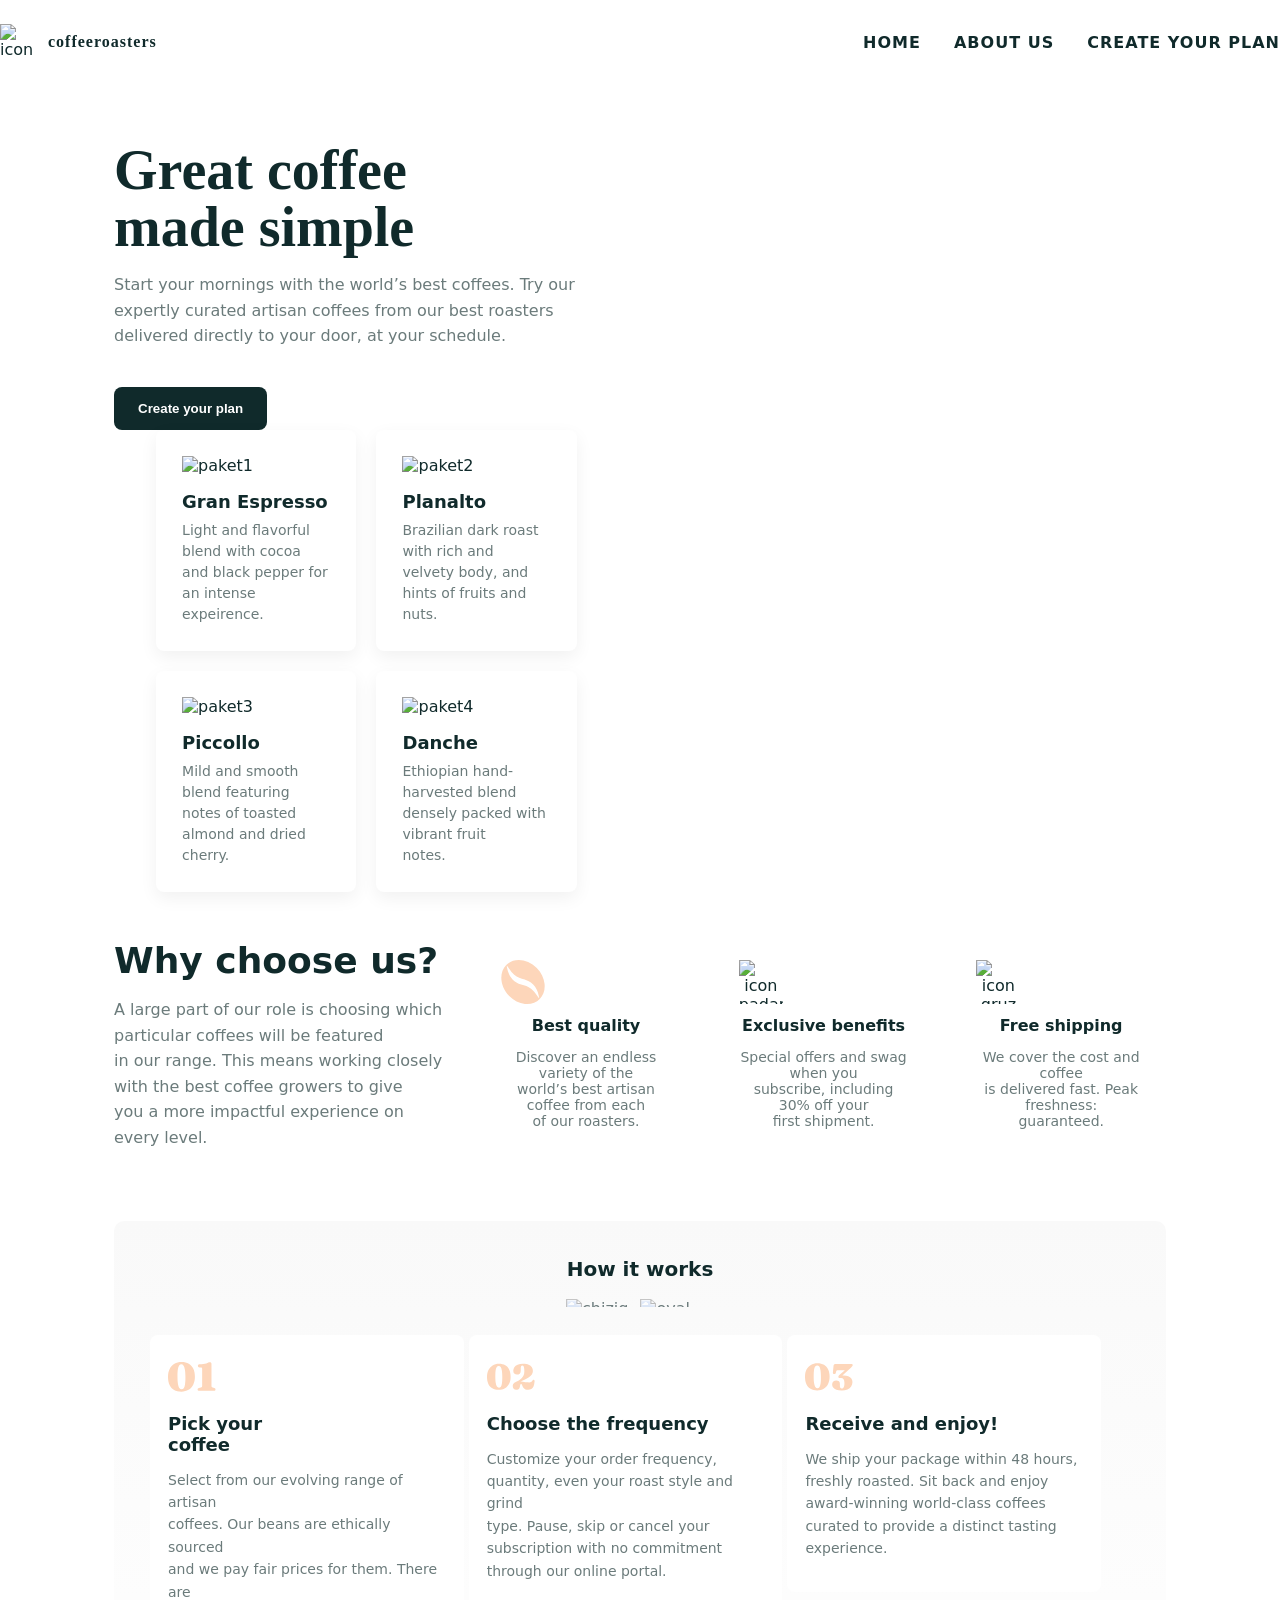
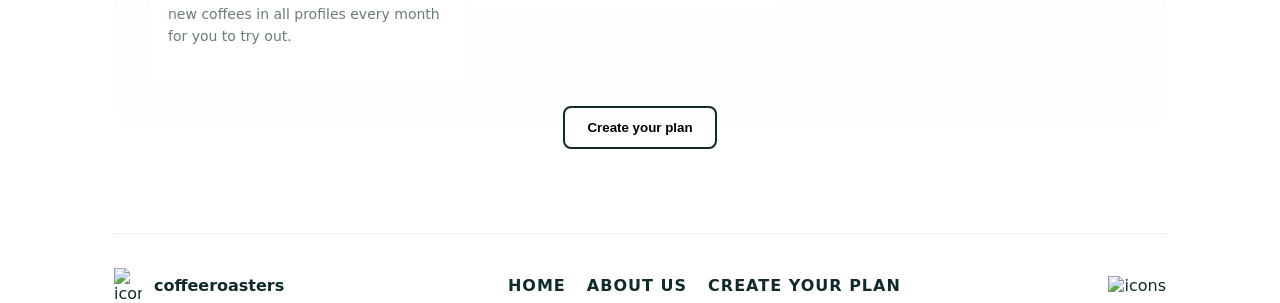
==== index.html @ 2ea654dd "Add files via upload" ====
<!DOCTYPE html>
<html lang="en">
<head>
    <meta charset="UTF-8">
    <meta name="viewport" content="width=device-width, initial-scale=1.0">
    <title>CoffeRoasters</title>
    <link rel="stylesheet" href="main.css">
    <link rel="icon" type="image/x-icon" href="imglar/combinedshape.svg">
</head>
<body>
    <header>
        <div class="logo">
            <img src="imglar/combinedshape.svg" alt="icon">
            <b>coffeeroasters</b>
        </div>
        <nav>
            <a href="#">HOME</a>
            <a href="#">ABOUT US</a>
            <a href="#">CREATE YOUR PLAN</a>
        </nav>
    </header>
    <div class="container">
        <main>
            <h1>Great coffee<br>made simple</h1>
            <p>Start your mornings with the world’s best coffees. Try our <br>
                expertly curated artisan coffees from our best roasters <br>
                delivered directly to your door, at your schedule.</p>
            <button>Create your plan</button>
        </main>
        <section>
            <div class="paket1">
                <img src="imglar/paket1.svg" alt="paket1">
                <h3>Gran Espresso</h3>
                <p>Light and flavorful blend with cocoa <br>
                    and black pepper for an intense <br>
                    expeirence.</p>
            </div>
            <div class="paket2">
                <img src="imglar/paket2.svg" alt="paket2">
                <h3>Planalto</h3>
                <p>Brazilian dark roast with rich and <br>
                    velvety body, and hints of fruits and <br>
                    nuts.</p>
            </div>
            <div class="paket3">
                <img src="imglar/kopi3.svg" alt="paket3">
                <h3>Piccollo</h3>
                <p>Mild and smooth blend featuring <br>
                    notes of toasted almond and dried <br>
                    cherry.</p>
            </div>
            <div class="paket4">
                <img src="imglar/kopi4.svg" alt="paket4">
                <h3>Danche</h3>
                <p>Ethiopian hand-harvested blend <br>
                    densely packed with vibrant fruit <br>
                    notes.</p>
            </div>
        </section>
        <article>
            <div class="art-text">
                <h1>Why choose us?</h1>
                <p>A large part of our role is choosing which particular coffees will be featured <br> 
                    in our range. This means working closely with the best coffee growers to give <br>
                    you a more impactful experience on every level.</p>
            </div>
            <div class="art-box1">
                <img src="imglar/coffee-bean.svg" alt="icon coffe">
                <h2>Best quality</h2>
                <p>Discover an endless variety of the <br>
                    world’s best artisan coffee from each <br>
                    of our roasters.</p>
            </div>
            <div class="art-box2">
                <img src="imglar/combinedshape(1).svg" alt="icon padarka">
                <h2>Exclusive benefits</h2>
                <p>Special offers and swag when you <br>
                    subscribe, including 30% off your <br>
                    first shipment.</p>
            </div>
            <div class="art-box3">
                <img src="imglar/combinedshape(2).svg" alt="icon gruz">
                <h2>Free shipping</h2>
                <p>We cover the cost and coffee <br>
                    is delivered fast. Peak freshness: <br>
                    guaranteed.</p>
            </div>
        
        </article>
            <div class="qoshimcha">
                <h3>How it works</h3>
                <div class="chiziq">
                    <img src="imglar/path2.svg" alt="chiziq">
                    <img src="imglar/oval.svg" alt="oval">
                    <img src="imglar/oval.svg" alt="">
                    <img src="imglar/oval.svg" alt="">
                </div>
                <div class="box01">
                    <img src="imglar/01.svg" alt="01">
                    <h2>Pick your <br>
                        coffee</h2>
                        <p>Select from our evolving range of artisan <br>
                            coffees. Our beans are ethically sourced <br>
                            and we pay fair prices for them. There are <br>
                            new coffees in all profiles every month <br>
                            for you to try out.</p>
                </div>
                <div class="box02">
                    <img src="imglar/02.svg" alt="02">
                    <h2>Choose the frequency</h2>
                    <p>Customize your order frequency, <br>
                        quantity, even your roast style and grind <br>
                        type. Pause, skip or cancel your <br>
                        subscription with no commitment <br>
                        through our online portal.</p>
                </div>
                <div class="box03">
                    <img src="imglar/03.svg" alt="03">
                    <h2>Receive and enjoy!</h2>
                    <p>We ship your package within 48 hours, <br>
                        freshly roasted. Sit back and enjoy <br>
                        award-winning world-class coffees <br>
                        curated to provide a distinct tasting <br>
                        experience.</p>
                </div>
                <button>Create your plan</button>
            </div>
                <footer>
                    <div class="logo2">
                        <img src="imglar/combinedshape.svg" alt="icon">
                        <b>coffeeroasters</b>
                    </div>
                    <nav class="nav2">
                        <a href="#">HOME</a>
                        <a href="#">ABOUT US</a>
                        <a href="#">CREATE YOUR PLAN</a>
                    </nav>
                    <img src="imglar/group20.svg" alt="icons">
                </footer> 
    </div>
</body>
</html>
---- main.css ----
/* CSS Variables */
:root {
    --bg: #fff;
    --text: #102a2b;
    --muted: #6b7b7b;
    --accent: #0b6b56;
    --soft: #f2f2f2;
    --card: #ffffff;
}

/* Global Styles */
* {
    box-sizing: border-box;
}

html, body {
    height: 100%;
}

body {
    margin: 0;
    font-family: 'Barlow', system-ui, -apple-system, 'Segoe UI', Roboto, 'Helvetica Neue', Arial;
    background: var(--bg);
    color: var(--text);
    -webkit-font-smoothing: antialiased;
    -moz-osx-font-smoothing: grayscale;
}

/* Layout Container */
.container {
    max-width: 1100px;
    margin: 48px auto;
    padding: 0 24px;
}

/* Header */
header {
    display: flex;
    align-items: center;
    justify-content: space-between;
    padding: 24px 0;
}

.logo {
    display: flex;
    align-items: center;
    gap: 12px;
}

.logo img {
    width: 36px;
    height: 36px;
    object-fit: contain;
}

.logo b {
    font-family: 'Fraunces', serif;
    font-weight: 700;
    letter-spacing: 1px;
    text-transform: lowercase;
}

nav a {
    margin-left: 28px;
    text-decoration: none;
    color: var(--text);
    font-weight: 700;
    letter-spacing: 1px;
}

/* Main Section: Hero and Product Grid */
main {
    width: 56%;
    display: inline-block;
    vertical-align: top;
}

main h1 {
    font-family: 'Fraunces', serif;
    font-weight: 900;
    font-size: 56px;
    line-height: 1.02;
    margin: 10px 0;
}

main p {
    color: var(--muted);
    font-size: 16px;
    line-height: 1.6;
}

main button {
    margin-top: 22px;
    background: var(--text);
    color: #fff;
    border: none;
    padding: 14px 24px;
    border-radius: 8px;
    cursor: pointer;
    font-weight: 700;
}

section {
    width: 40%;
    display: inline-grid;
    grid-template-columns: 1fr 1fr;
    grid-auto-rows: 1fr;
    gap: 20px;
    vertical-align: top;
    margin-left: 4%;
}

section > div {
    background: var(--card);
    border-radius: 8px;
    padding: 26px;
    text-align: left;
    box-shadow: 0 6px 18px rgba(14, 16, 17, 0.06);
}

section img {
    display: block;
    margin: 0 0 16px;
    width: 100%;
    height: auto;
    max-height: 120px;
    object-fit: contain;
}

section h3 {
    margin: 0 0 8px;
    font-size: 18px;
}

section p {
    margin: 0;
    color: var(--muted);
    font-size: 14px;
    line-height: 1.5;
}

/* Article: Features */
article {
    display: flex;
    gap: 28px;
    margin-top: 48px;
    align-items: flex-start;
}

.art-text {
    flex: 2;
}

.art-text h1 {
    font-size: 36px;
    margin: 0 0 12px;
}

.art-text p {
    color: var(--muted);
    line-height: 1.6;
}

.art-box1, .art-box2, .art-box3 {
    flex: 1;
    background: var(--card);
    padding: 20px;
    border-radius: 8px;
    text-align: center;
}

.art-box1 img, .art-box2 img, .art-box3 img {
    width: 44px;
    height: 44px;
    margin-bottom: 12px;
}

.art-box1 h2, .art-box2 h2, .art-box3 h2 {
    font-size: 16px;
    margin: 6px 0;
}

.art-box1 p, .art-box2 p, .art-box3 p {
    color: var(--muted);
    font-size: 14px;
}

/* How It Works */
.qoshimcha {
    margin-top: 54px;
    padding: 36px;
    background: linear-gradient(180deg, #f9f9f9, #fff);
    border-radius: 10px;
}

.qoshimcha h3 {
    text-align: center;
    margin: 0 0 18px;
    font-size: 20px;
}

.chiziq {
    display: flex;
    justify-content: center;
    gap: 12px;
    margin-bottom: 28px;
}

.chiziq img {
    height: 8px;
    opacity: 0.6;
}

.box01, .box02, .box03 {
    display: inline-block;
    width: 32%;
    vertical-align: top;
    background: var(--card);
    padding: 18px;
    border-radius: 8px;
}

.box01 img, .box02 img, .box03 img {
    width: 48px;
    height: 48px;
}

.box01 h2, .box02 h2, .box03 h2 {
    font-size: 18px;
    margin: 12px 0;
}

.box01 p, .box02 p, .box03 p {
    color: var(--muted);
    font-size: 14px;
    line-height: 1.6;
}

.qoshimcha button {
    display: block;
    margin: 26px auto 0;
    background: transparent;
    border: 2px solid var(--text);
    padding: 12px 22px;
    border-radius: 8px;
    font-weight: 700;
}

/* Footer */
footer {
    display: flex;
    justify-content: space-between;
    align-items: center;
    margin-top: 48px;
    padding-top: 34px;
    border-top: 1px solid #eee;
}

.logo2 {
    display: flex;
    align-items: center;
    gap: 12px;
}

.logo2 img {
    width: 28px;
}

.nav2 a {
    margin-left: 16px;
    text-decoration: none;
    color: var(--text);
    font-weight: 700;
}

/* General Polish */
h1, h2, h3, h4, h5 {
    color: var(--text);
}

img {
    max-width: 100%;
    display: block;
}

/* Media Queries */
@media (min-width: 1300px) {
    .container {
        max-width: 1200px;
    }

    main h1 {
        font-size: 68px;
    }
}
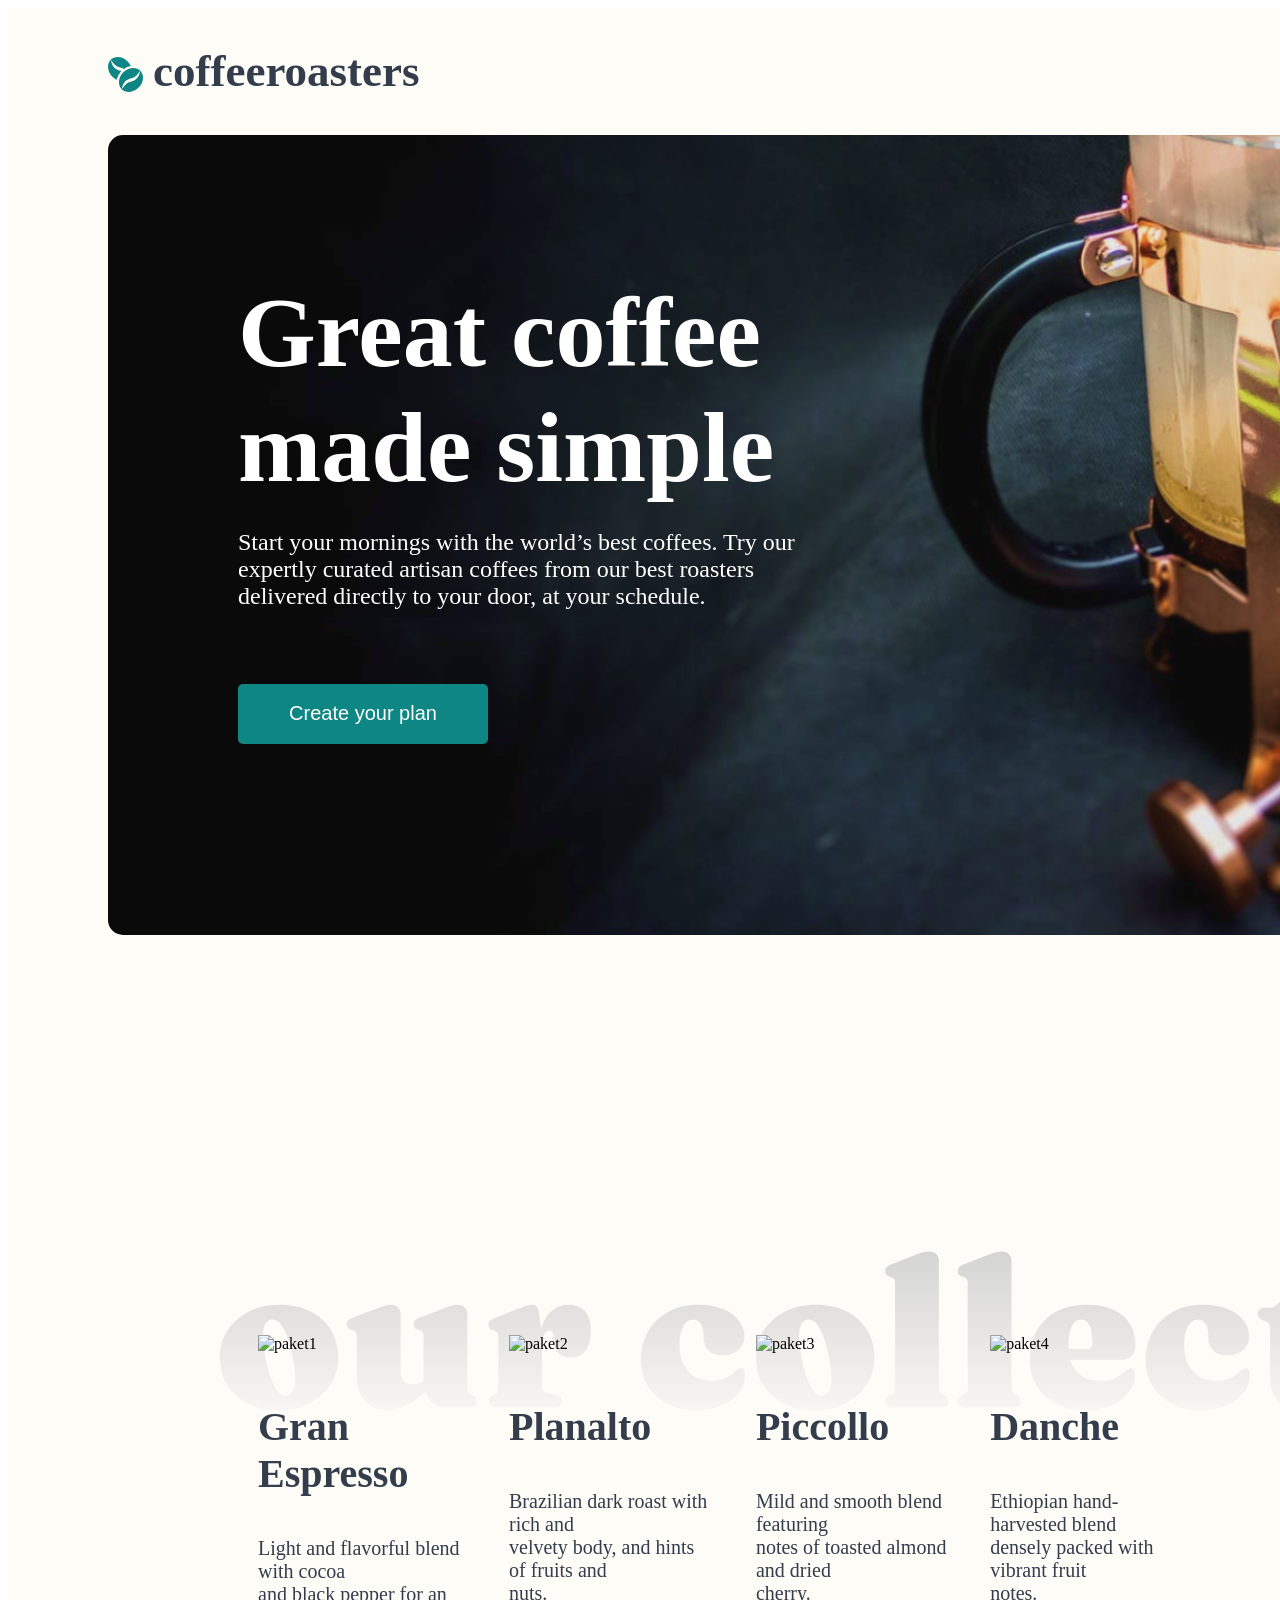
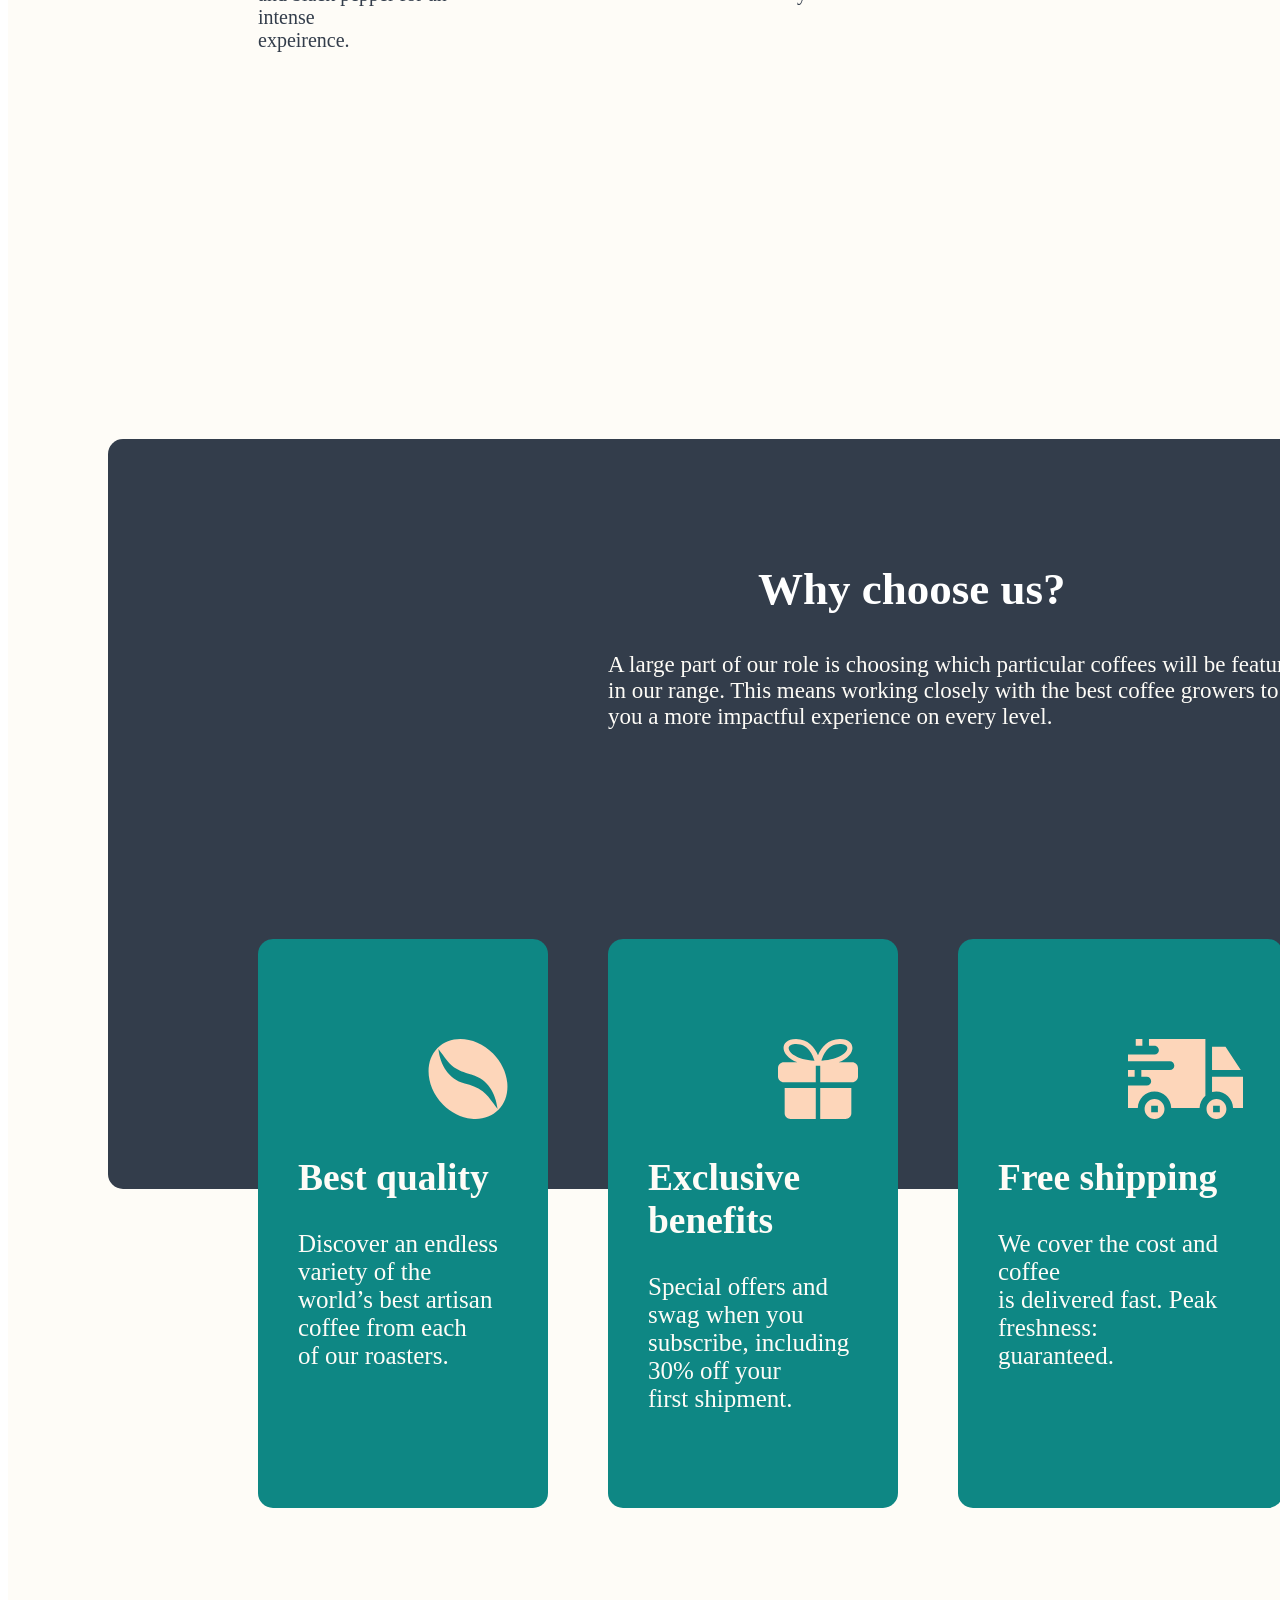
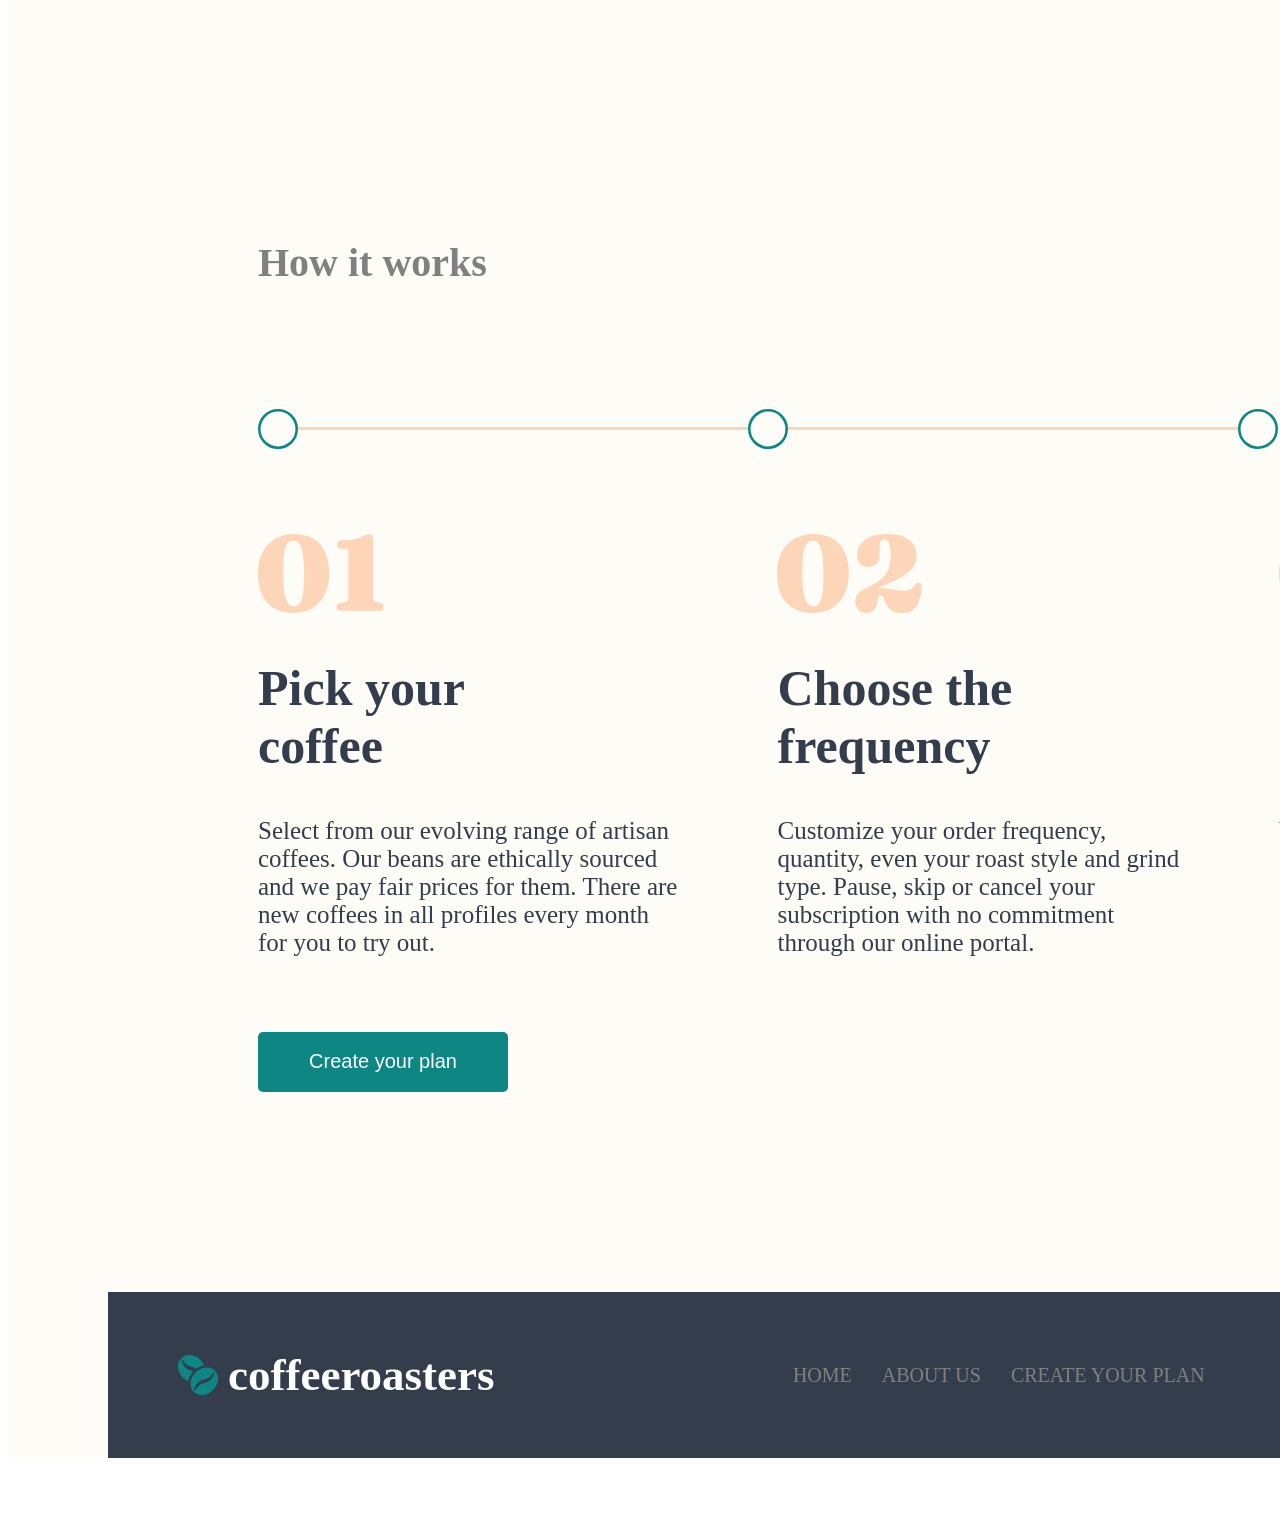
==== commit ad88d762: "Add files via upload" ====
--- a/index.html
+++ b/index.html
@@ -8,55 +8,58 @@
     <link rel="icon" type="image/x-icon" href="imglar/combinedshape.svg">
 </head>
 <body>
-    <header>
-        <div class="logo">
-            <img src="imglar/combinedshape.svg" alt="icon">
-            <b>coffeeroasters</b>
-        </div>
-        <nav>
-            <a href="#">HOME</a>
-            <a href="#">ABOUT US</a>
-            <a href="#">CREATE YOUR PLAN</a>
-        </nav>
-    </header>
     <div class="container">
+        <header>
+            <div class="logo">
+                <img src="imglar/combinedshape.svg" alt="icon">
+                <h2><b>coffeeroasters</b></h2>
+            </div>
+            <nav>
+                <a href="#">HOME</a>
+                <a href="#">ABOUT US</a>
+                <a href="#">CREATE YOUR PLAN</a>
+            </nav>
+        </header>
         <main>
-            <h1>Great coffee<br>made simple</h1>
-            <p>Start your mornings with the world’s best coffees. Try our <br>
-                expertly curated artisan coffees from our best roasters <br>
-                delivered directly to your door, at your schedule.</p>
-            <button>Create your plan</button>
+            <div class="m-text">
+                <h1>Great coffee<br>made simple</h1>
+                <p>Start your mornings with the world’s best coffees. Try our <br>
+                    expertly curated artisan coffees from our best roasters <br>
+                    delivered directly to your door, at your schedule.</p>
+                <button>Create your plan</button>
+            </div> 
         </main>
         <section>
-            <div class="paket1">
+            <div class="paket">
                 <img src="imglar/paket1.svg" alt="paket1">
                 <h3>Gran Espresso</h3>
                 <p>Light and flavorful blend with cocoa <br>
                     and black pepper for an intense <br>
                     expeirence.</p>
             </div>
-            <div class="paket2">
+            <div class="paket">
                 <img src="imglar/paket2.svg" alt="paket2">
                 <h3>Planalto</h3>
                 <p>Brazilian dark roast with rich and <br>
                     velvety body, and hints of fruits and <br>
                     nuts.</p>
             </div>
-            <div class="paket3">
+            <div class="paket">
                 <img src="imglar/kopi3.svg" alt="paket3">
                 <h3>Piccollo</h3>
                 <p>Mild and smooth blend featuring <br>
                     notes of toasted almond and dried <br>
                     cherry.</p>
             </div>
-            <div class="paket4">
+            <div class="paket">
                 <img src="imglar/kopi4.svg" alt="paket4">
                 <h3>Danche</h3>
                 <p>Ethiopian hand-harvested blend <br>
                     densely packed with vibrant fruit <br>
                     notes.</p>
-            </div>
+            </div>  
         </section>
+        <img class="bg" src="imglar/group13.svg" alt="">
         <article>
             <div class="art-text">
                 <h1>Why choose us?</h1>
@@ -64,78 +67,84 @@
                     in our range. This means working closely with the best coffee growers to give <br>
                     you a more impactful experience on every level.</p>
             </div>
-            <div class="art-box1">
-                <img src="imglar/coffee-bean.svg" alt="icon coffe">
-                <h2>Best quality</h2>
-                <p>Discover an endless variety of the <br>
+            <div class="boxs">
+                    <div class="art-box1">
+                    <img src="imglar/coffee-bean.svg" alt="icon coffe">
+                    <h2>Best quality</h2>
+                    <p>Discover an endless variety of the <br>
                     world’s best artisan coffee from each <br>
                     of our roasters.</p>
-            </div>
-            <div class="art-box2">
-                <img src="imglar/combinedshape(1).svg" alt="icon padarka">
-                <h2>Exclusive benefits</h2>
-                <p>Special offers and swag when you <br>
+                </div>
+                <div class="art-box2">
+                    <img src="imglar/combinedshape(1).svg" alt="icon padarka">
+                    <h2>Exclusive benefits</h2>
+                    <p>Special offers and swag when you <br>
                     subscribe, including 30% off your <br>
                     first shipment.</p>
+                </div>
+                <div class="art-box3">
+                    <img src="imglar/combinedshape(2).svg" alt="icon gruz">
+                    <h2>Free shipping</h2>
+                    <p>We cover the cost and coffee <br>
+                        is delivered fast. Peak freshness: <br>
+                        guaranteed.</p>
+                </div>
             </div>
-            <div class="art-box3">
-                <img src="imglar/combinedshape(2).svg" alt="icon gruz">
-                <h2>Free shipping</h2>
-                <p>We cover the cost and coffee <br>
-                    is delivered fast. Peak freshness: <br>
-                    guaranteed.</p>
-            </div>
+            
+            
         
         </article>
             <div class="qoshimcha">
                 <h3>How it works</h3>
-                <div class="chiziq">
-                    <img src="imglar/path2.svg" alt="chiziq">
+                <img class="chiziq" src="imglar/path2.svg" alt="chiziq">
+                <div class="belgi">
                     <img src="imglar/oval.svg" alt="oval">
                     <img src="imglar/oval.svg" alt="">
                     <img src="imglar/oval.svg" alt="">
                 </div>
-                <div class="box01">
-                    <img src="imglar/01.svg" alt="01">
-                    <h2>Pick your <br>
-                        coffee</h2>
-                        <p>Select from our evolving range of artisan <br>
+                <div class="boxlar">
+                    <div class="box01">
+                        <img src="imglar/01.svg" alt="01">
+                        <h2>Pick your <br>
+                            coffee</h2>
+                            <p>Select from our evolving range of artisan <br>
                             coffees. Our beans are ethically sourced <br>
                             and we pay fair prices for them. There are <br>
                             new coffees in all profiles every month <br>
                             for you to try out.</p>
-                </div>
-                <div class="box02">
-                    <img src="imglar/02.svg" alt="02">
-                    <h2>Choose the frequency</h2>
-                    <p>Customize your order frequency, <br>
-                        quantity, even your roast style and grind <br>
+                    </div>
+                    <div class="box02">
+                        <img src="imglar/02.svg" alt="02">
+                        <h2>Choose the <br>frequency</h2>
+                        <p>Customize your order frequency, <br>
+                            quantity, even your roast style and grind <br>
                         type. Pause, skip or cancel your <br>
                         subscription with no commitment <br>
                         through our online portal.</p>
-                </div>
-                <div class="box03">
-                    <img src="imglar/03.svg" alt="03">
-                    <h2>Receive and enjoy!</h2>
-                    <p>We ship your package within 48 hours, <br>
+                    </div>
+                    <div class="box03">
+                        <img src="imglar/03.svg" alt="03">
+                        <h2>Receive and <br>enjoy!</h2>
+                        <p>We ship your package within 48 hours, <br>
                         freshly roasted. Sit back and enjoy <br>
                         award-winning world-class coffees <br>
                         curated to provide a distinct tasting <br>
                         experience.</p>
+                    </div>
                 </div>
                 <button>Create your plan</button>
             </div>
                 <footer>
                     <div class="logo2">
                         <img src="imglar/combinedshape.svg" alt="icon">
-                        <b>coffeeroasters</b>
+                        <h2><b>coffeeroasters</b></h2>
                     </div>
                     <nav class="nav2">
                         <a href="#">HOME</a>
                         <a href="#">ABOUT US</a>
                         <a href="#">CREATE YOUR PLAN</a>
                     </nav>
-                    <img src="imglar/group20.svg" alt="icons">
+                    <img class="icons" src="imglar/group20.svg" alt="icons">
                 </footer> 
     </div>
 </body>
--- a/main.css
+++ b/main.css
@@ -1,296 +1,224 @@
-/* CSS Variables */
-:root {
-    --bg: #fff;
-    --text: #102a2b;
-    --muted: #6b7b7b;
-    --accent: #0b6b56;
-    --soft: #f2f2f2;
-    --card: #ffffff;
-}
-
-/* Global Styles */
-* {
-    box-sizing: border-box;
-}
-
-html, body {
-    height: 100%;
-}
-
-body {
-    margin: 0;
-    font-family: 'Barlow', system-ui, -apple-system, 'Segoe UI', Roboto, 'Helvetica Neue', Arial;
-    background: var(--bg);
-    color: var(--text);
-    -webkit-font-smoothing: antialiased;
-    -moz-osx-font-smoothing: grayscale;
-}
-
-/* Layout Container */
 .container {
-    max-width: 1100px;
-    margin: 48px auto;
-    padding: 0 24px;
-}
-
-/* Header */
+    width: 1790px;
+    padding-left: 100px;
+    background-color: #FEFCF7;
+}
 header {
-    display: flex;
-    align-items: center;
-    justify-content: space-between;
-    padding: 24px 0;
-}
-
-.logo {
-    display: flex;
-    align-items: center;
-    gap: 12px;
-}
-
-.logo img {
-    width: 36px;
-    height: 36px;
-    object-fit: contain;
-}
-
-.logo b {
-    font-family: 'Fraunces', serif;
-    font-weight: 700;
-    letter-spacing: 1px;
-    text-transform: lowercase;
-}
-
-nav a {
-    margin-left: 28px;
-    text-decoration: none;
-    color: var(--text);
-    font-weight: 700;
-    letter-spacing: 1px;
-}
-
-/* Main Section: Hero and Product Grid */
-main {
-    width: 56%;
-    display: inline-block;
-    vertical-align: top;
-}
-
-main h1 {
-    font-family: 'Fraunces', serif;
-    font-weight: 900;
-    font-size: 56px;
-    line-height: 1.02;
-    margin: 10px 0;
-}
-
-main p {
-    color: var(--muted);
-    font-size: 16px;
-    line-height: 1.6;
-}
-
-main button {
-    margin-top: 22px;
-    background: var(--text);
-    color: #fff;
-    border: none;
-    padding: 14px 24px;
-    border-radius: 8px;
-    cursor: pointer;
-    font-weight: 700;
-}
-
-section {
-    width: 40%;
-    display: inline-grid;
-    grid-template-columns: 1fr 1fr;
-    grid-auto-rows: 1fr;
-    gap: 20px;
-    vertical-align: top;
-    margin-left: 4%;
-}
-
-section > div {
-    background: var(--card);
-    border-radius: 8px;
-    padding: 26px;
-    text-align: left;
-    box-shadow: 0 6px 18px rgba(14, 16, 17, 0.06);
-}
-
-section img {
-    display: block;
-    margin: 0 0 16px;
-    width: 100%;
-    height: auto;
-    max-height: 120px;
-    object-fit: contain;
-}
-
-section h3 {
-    margin: 0 0 8px;
-    font-size: 18px;
-}
-
-section p {
-    margin: 0;
-    color: var(--muted);
-    font-size: 14px;
-    line-height: 1.5;
-}
-
-/* Article: Features */
-article {
-    display: flex;
-    gap: 28px;
-    margin-top: 48px;
-    align-items: flex-start;
-}
-
-.art-text {
-    flex: 2;
-}
-
-.art-text h1 {
-    font-size: 36px;
-    margin: 0 0 12px;
-}
-
-.art-text p {
-    color: var(--muted);
-    line-height: 1.6;
-}
-
-.art-box1, .art-box2, .art-box3 {
-    flex: 1;
-    background: var(--card);
-    padding: 20px;
-    border-radius: 8px;
-    text-align: center;
-}
-
-.art-box1 img, .art-box2 img, .art-box3 img {
-    width: 44px;
-    height: 44px;
-    margin-bottom: 12px;
-}
-
-.art-box1 h2, .art-box2 h2, .art-box3 h2 {
-    font-size: 16px;
-    margin: 6px 0;
-}
-
-.art-box1 p, .art-box2 p, .art-box3 p {
-    color: var(--muted);
-    font-size: 14px;
-}
-
-/* How It Works */
-.qoshimcha {
-    margin-top: 54px;
-    padding: 36px;
-    background: linear-gradient(180deg, #f9f9f9, #fff);
-    border-radius: 10px;
-}
-
-.qoshimcha h3 {
-    text-align: center;
-    margin: 0 0 18px;
-    font-size: 20px;
-}
-
-.chiziq {
-    display: flex;
-    justify-content: center;
-    gap: 12px;
-    margin-bottom: 28px;
-}
-
-.chiziq img {
-    height: 8px;
-    opacity: 0.6;
-}
-
-.box01, .box02, .box03 {
-    display: inline-block;
-    width: 32%;
-    vertical-align: top;
-    background: var(--card);
-    padding: 18px;
-    border-radius: 8px;
-}
-
-.box01 img, .box02 img, .box03 img {
-    width: 48px;
-    height: 48px;
-}
-
-.box01 h2, .box02 h2, .box03 h2 {
-    font-size: 18px;
-    margin: 12px 0;
-}
-
-.box01 p, .box02 p, .box03 p {
-    color: var(--muted);
-    font-size: 14px;
-    line-height: 1.6;
-}
-
-.qoshimcha button {
-    display: block;
-    margin: 26px auto 0;
-    background: transparent;
-    border: 2px solid var(--text);
-    padding: 12px 22px;
-    border-radius: 8px;
-    font-weight: 700;
-}
-
-/* Footer */
-footer {
     display: flex;
     justify-content: space-between;
     align-items: center;
-    margin-top: 48px;
-    padding-top: 34px;
-    border-top: 1px solid #eee;
+}
+.logo {
+    img {
+        height: 35px;
+        padding-top: 49px;
+    }
+    h2 {
+        font-size: 45px;
+        padding-left: 10px;
+        color: #333D4B;
+    }
+    display: flex;
+}
+nav {
+    display: flex;
+    margin: 50px;
+    margin-right: 100px;
+    gap: 30px;
+    a {
+        font-size: 20px;
+        color: #83888F;
+        text-decoration: none;
+    }
+}
+nav a:hover {
+    color: #333D4B;
+}
+main {
+    background-image: url("imglar/bitmap2.svg");   
+    background-size: cover;
+    background-position: center;
+    width: 1700px;
+    height: 800px;
+    border-radius: 15px;
+}
+.m-text {
+    color: white;
+    font-size: 24px;
+    padding: 130px;
+    h1 {
+        margin-top: 10px;
+        font-size: 100px;
+        margin-bottom: 20px;
+    }
+    button {
+        margin-top: 50px;
+        background-color: #0E8784;
+        color: white;
+        height: 60px;
+        width: 250px;
+        border: none;
+        font-size: 20px;
+        border-radius: 5px;
+        cursor: pointer;
+    }
+}
+section {
+    display: flex;
+    margin-left: 50px;
+    margin-top: 300px;
+    padding: 100px;
+    gap: 40px;
+    position: absolute;
+    img {
+        height: 250px;
+    }
+    h3 {
+        font-size: 40px;
+        color: #333D4B;
+        margin-top: 50px;
+    }
+    p {
+        font-size: 20px;
+        color: #333D4B;
+    }
 }
 
-.logo2 {
-    display: flex;
+.bg {
+    margin-top: 230px;
+    margin-left: 80px;
+    height: 270px;
+}
+article {
+    margin-top: 600px;
+}
+.art-text {
+    background-color: #333D4B;
+    width: 1350px;
+    height: 700px;
+    border-radius: 15px;
+    color: white;
+    padding-top: 50px;
+    padding-left: 350px;
+    font-size: 30px;
+    position: absolute;
+    h1 {
+        padding-top: 37px;
+        padding-left: 300px;
+    }
+    p {
+        padding-left: 150px;
+        font-size: 23px;
+        color: #FEFCF7
+    }
+}
+.boxs {
+    display: flex;
+    position: absolute;
+    margin-top: 500px;
+    margin-left: 150px;
+    gap: 60px;
+    color: #FEFCF7;
+    font-size: 25px;
+    img {
+        height: 80px;
+        padding-left: 130px;
+    }
+    .art-box1, .art-box2, .art-box3 {
+        background-color: #0E8784;
+        border-radius: 15px;
+        padding: 40px;
+        padding-top: 100px;
+        padding-bottom: 70px;
+    } 
+}
+.qoshimcha {
+    margin-top: 2000px;
+    margin-left: 150px;
+    h3 {
+        font-size: 40px;
+        color: gray;
+        margin-bottom: 130px;
+    }
+    button {
+        background-color: #0E8784;
+        color: white;
+        height: 60px;
+        width: 250px;
+        border: none;
+        font-size: 20px;
+        border-radius: 5px;
+        cursor: pointer;
+        margin-top: 50px;
+    }
+}
+.chiziq {
+    width: 1000px;
+}
+.belgi {
+    display: flex;
+    gap: 450px;
+    position: absolute;
+    margin-top: -25px;
+    img {
+        height: 40px;
+    }
+}
+.boxlar {
+    display: flex;
+    margin-top: 100px;
+    gap: 100px;
+    h2 {
+        font-size: 50px;
+        color:#333D4B
+    }
+    p {
+        font-size: 25px;
+        color: #333D4B;
+    }
+    img {
+        height: 80px;
+    }
+}
+footer {
+    background-color: #333D4B;
+    display: flex;
+    justify-content: space-between;
     align-items: center;
-    gap: 12px;
-}
-
-.logo2 img {
-    width: 28px;
-}
-
-.nav2 a {
-    margin-left: 16px;
-    text-decoration: none;
-    color: var(--text);
-    font-weight: 700;
-}
-
-/* General Polish */
-h1, h2, h3, h4, h5 {
-    color: var(--text);
-}
-
-img {
-    max-width: 100%;
-    display: block;
-}
-
-/* Media Queries */
-@media (min-width: 1300px) {
-    .container {
-        max-width: 1200px;
-    }
-
-    main h1 {
-        font-size: 68px;
-    }
-}
-
+    margin-top: 200px;
+    margin-bottom: 70px;
+    margin-right: 100px;
+    padding: 20px;
+    .logo2 {
+        display: flex;
+        align-items: center;
+        gap: 10px;
+        margin-left: 50px;
+        img {
+            height: 40px;
+        }
+        h2 {
+            color: white;
+            font-size: 45px;
+        }
+    }
+    .nav2 {
+        display: flex;
+        gap: 30px;
+        a {
+            font-size: 20px;
+            color: gray;
+            text-decoration: none;
+        }
+    }
+}
+.icons {
+    height: 35px;
+    margin-right: 50px;
+}
+.nav2 a:hover {
+    color: white;
+}
+.icons:hover {
+    cursor: pointer;
+}
